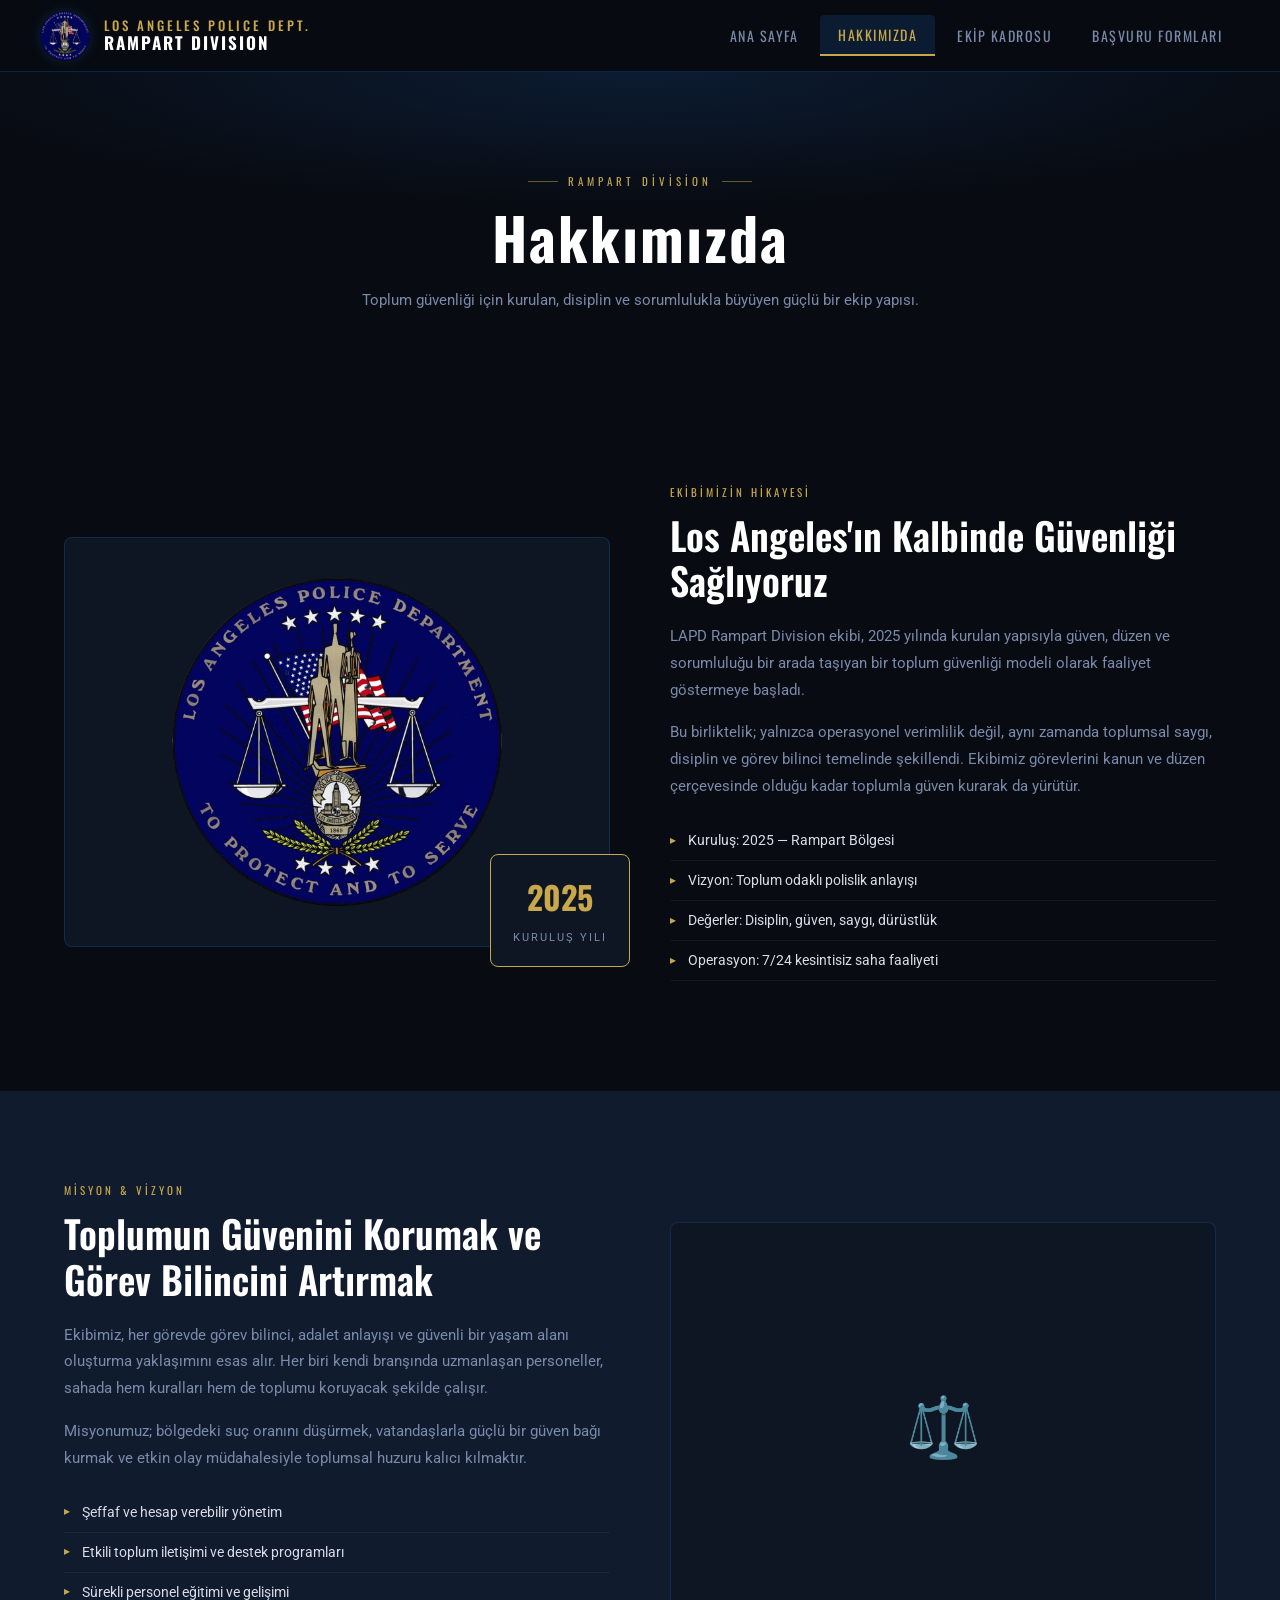
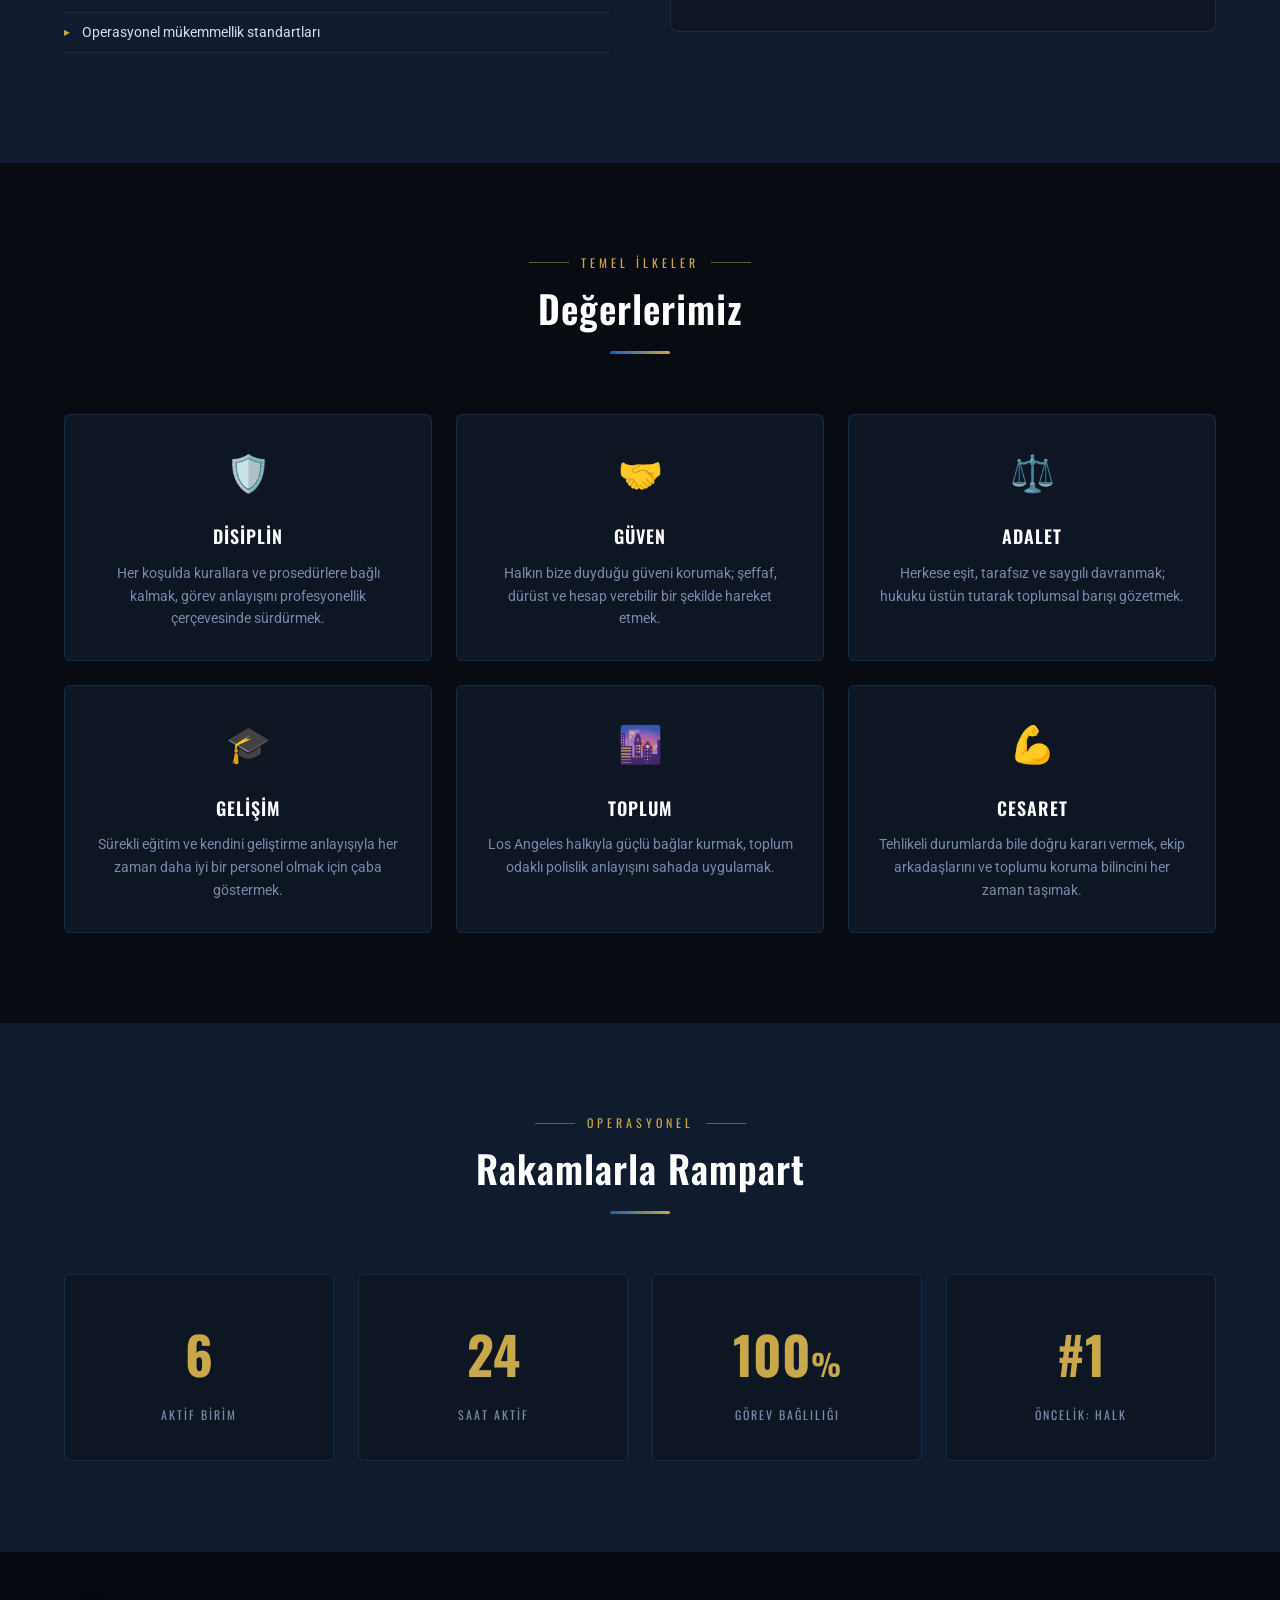
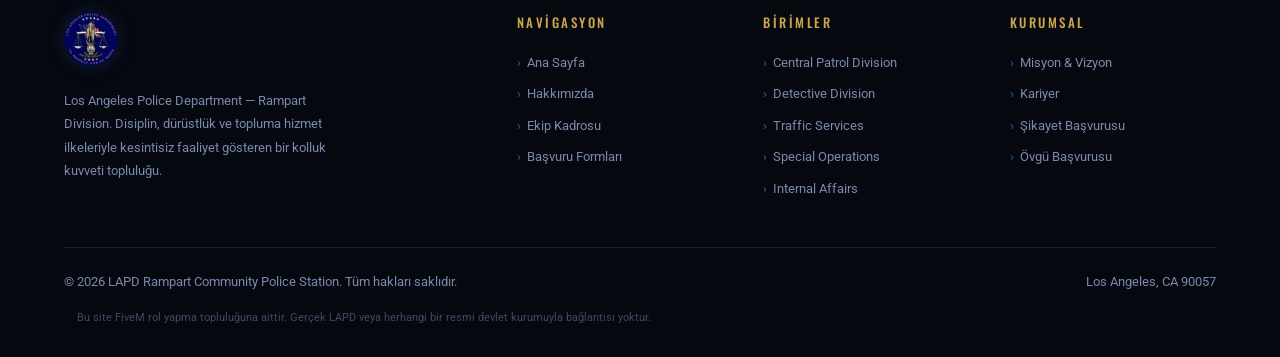
==== about.html @ 06e56c55 "Add files via upload" ====
<!DOCTYPE html>
<html lang="tr">
<head>
  <meta charset="UTF-8" />
  <meta name="viewport" content="width=device-width, initial-scale=1.0" />
  <title>Hakkımızda — LAPD Rampart Division</title>
  <link rel="stylesheet" href="style.css" />
  <link rel="icon" type="image/png" href="resimler/logo.png" />
</head>
<body>

<!-- ═══════════ NAVBAR ═══════════ -->
<nav class="navbar">
  <a href="index.html" class="nav-brand">
    <img src="resimler/logo.png" alt="LAPD Rampart Logo" />
    <div class="nav-brand-text">
      <span>LOS ANGELES POLICE DEPT.</span>
      <span>RAMPART DIVISION</span>
    </div>
  </a>
  <ul class="nav-menu" id="navMenu">
    <li><a href="index.html">Ana Sayfa</a></li>
    <li><a href="about.html" class="active">Hakkımızda</a></li>
    <li><a href="team.html">Ekip Kadrosu</a></li>
    <li><a href="forms.html">Başvuru Formları</a></li>
  </ul>
  <div class="nav-toggle" id="navToggle" aria-label="Menüyü aç">
    <span></span><span></span><span></span>
  </div>
</nav>

<div class="page">

  <!-- PAGE HERO -->
  <section class="page-hero">
    <div class="container">
      <div class="page-hero-label">Rampart Division</div>
      <h1 class="page-hero-title">Hakkımızda</h1>
      <p class="page-hero-sub">
        Toplum güvenliği için kurulan, disiplin ve sorumlulukla büyüyen
        güçlü bir ekip yapısı.
      </p>
    </div>
  </section>

  <!-- ═══════════ HİKAYE ═══════════ -->
  <section class="section">
    <div class="container">
      <div class="about-block">
        <div class="about-visual">
          <div class="about-img-box">
            <img src="resimler/logo.png" alt="LAPD Rampart" style="object-fit:contain; padding:40px;" />
          </div>
          <div class="about-badge-float">
            <span class="num">2025</span>
            <span class="lbl">Kuruluş Yılı</span>
          </div>
        </div>
        <div class="about-text">
          <div style="font-family:'Oswald',sans-serif; font-size:11px; letter-spacing:3px; color:var(--gold); text-transform:uppercase; margin-bottom:12px;">Ekibimizin Hikayesi</div>
          <h2>Los Angeles'ın Kalbinde Güvenliği Sağlıyoruz</h2>
          <p>
            LAPD Rampart Division ekibi, 2025 yılında kurulan yapısıyla güven,
            düzen ve sorumluluğu bir arada taşıyan bir toplum güvenliği modeli
            olarak faaliyet göstermeye başladı.
          </p>
          <p>
            Bu birliktelik; yalnızca operasyonel verimlilik değil, aynı zamanda
            toplumsal saygı, disiplin ve görev bilinci temelinde şekillendi.
            Ekibimiz görevlerini kanun ve düzen çerçevesinde olduğu kadar toplumla
            güven kurarak da yürütür.
          </p>
          <ul class="about-list">
            <li>Kuruluş: 2025 — Rampart Bölgesi</li>
            <li>Vizyon: Toplum odaklı polislik anlayışı</li>
            <li>Değerler: Disiplin, güven, saygı, dürüstlük</li>
            <li>Operasyon: 7/24 kesintisiz saha faaliyeti</li>
          </ul>
        </div>
      </div>
    </div>
  </section>

  <!-- ═══════════ MİSYON / VİZYON ═══════════ -->
  <section class="section section-alt">
    <div class="container">
      <div class="about-block reverse">
        <div class="about-visual">
          <div class="about-img-box" style="font-size:60px; color:var(--gold);">
            ⚖️
          </div>
        </div>
        <div class="about-text">
          <div style="font-family:'Oswald',sans-serif; font-size:11px; letter-spacing:3px; color:var(--gold); text-transform:uppercase; margin-bottom:12px;">Misyon &amp; Vizyon</div>
          <h2>Toplumun Güvenini Korumak ve Görev Bilincini Artırmak</h2>
          <p>
            Ekibimiz, her görevde görev bilinci, adalet anlayışı ve güvenli
            bir yaşam alanı oluşturma yaklaşımını esas alır. Her biri kendi
            branşında uzmanlaşan personeller, sahada hem kuralları hem de
            toplumu koruyacak şekilde çalışır.
          </p>
          <p>
            Misyonumuz; bölgedeki suç oranını düşürmek, vatandaşlarla güçlü
            bir güven bağı kurmak ve etkin olay müdahalesiyle toplumsal huzuru
            kalıcı kılmaktır.
          </p>
          <ul class="about-list">
            <li>Şeffaf ve hesap verebilir yönetim</li>
            <li>Etkili toplum iletişimi ve destek programları</li>
            <li>Sürekli personel eğitimi ve gelişimi</li>
            <li>Operasyonel mükemmellik standartları</li>
          </ul>
        </div>
      </div>
    </div>
  </section>

  <!-- ═══════════ DEĞERLER ═══════════ -->
  <section class="section">
    <div class="container">
      <div class="section-header">
        <div class="section-eyebrow">Temel İlkeler</div>
        <h2 class="section-title">Değerlerimiz</h2>
        <div class="divider"></div>
      </div>

      <div class="card-grid card-grid-3">
        <div class="card value-card">
          <div class="value-icon">🛡️</div>
          <div class="value-title">Disiplin</div>
          <div class="value-desc">Her koşulda kurallara ve prosedürlere bağlı kalmak, görev anlayışını profesyonellik çerçevesinde sürdürmek.</div>
        </div>
        <div class="card value-card">
          <div class="value-icon">🤝</div>
          <div class="value-title">Güven</div>
          <div class="value-desc">Halkın bize duyduğu güveni korumak; şeffaf, dürüst ve hesap verebilir bir şekilde hareket etmek.</div>
        </div>
        <div class="card value-card">
          <div class="value-icon">⚖️</div>
          <div class="value-title">Adalet</div>
          <div class="value-desc">Herkese eşit, tarafsız ve saygılı davranmak; hukuku üstün tutarak toplumsal barışı gözetmek.</div>
        </div>
        <div class="card value-card">
          <div class="value-icon">🎓</div>
          <div class="value-title">Gelişim</div>
          <div class="value-desc">Sürekli eğitim ve kendini geliştirme anlayışıyla her zaman daha iyi bir personel olmak için çaba göstermek.</div>
        </div>
        <div class="card value-card">
          <div class="value-icon">🌆</div>
          <div class="value-title">Toplum</div>
          <div class="value-desc">Los Angeles halkıyla güçlü bağlar kurmak, toplum odaklı polislik anlayışını sahada uygulamak.</div>
        </div>
        <div class="card value-card">
          <div class="value-icon">💪</div>
          <div class="value-title">Cesaret</div>
          <div class="value-desc">Tehlikeli durumlarda bile doğru kararı vermek, ekip arkadaşlarını ve toplumu koruma bilincini her zaman taşımak.</div>
        </div>
      </div>
    </div>
  </section>

  <!-- ═══════════ İSTATİSTİKLER ═══════════ -->
  <section class="section section-alt">
    <div class="container">
      <div class="section-header">
        <div class="section-eyebrow">Operasyonel</div>
        <h2 class="section-title">Rakamlarla Rampart</h2>
        <div class="divider"></div>
      </div>
      <div class="card-grid card-grid-4" style="text-align:center;">
        <div class="card" style="padding:36px 20px;">
          <div style="font-family:'Oswald',sans-serif; font-size:52px; font-weight:700; color:var(--gold);">6</div>
          <div style="font-family:'Oswald',sans-serif; font-size:12px; letter-spacing:2px; text-transform:uppercase; color:var(--text-muted); margin-top:8px;">Aktif Birim</div>
        </div>
        <div class="card" style="padding:36px 20px;">
          <div style="font-family:'Oswald',sans-serif; font-size:52px; font-weight:700; color:var(--gold);">24</div>
          <div style="font-family:'Oswald',sans-serif; font-size:12px; letter-spacing:2px; text-transform:uppercase; color:var(--text-muted); margin-top:8px;">Saat Aktif</div>
        </div>
        <div class="card" style="padding:36px 20px;">
          <div style="font-family:'Oswald',sans-serif; font-size:52px; font-weight:700; color:var(--gold);">100<span style="font-size:30px;">%</span></div>
          <div style="font-family:'Oswald',sans-serif; font-size:12px; letter-spacing:2px; text-transform:uppercase; color:var(--text-muted); margin-top:8px;">Görev Bağlılığı</div>
        </div>
        <div class="card" style="padding:36px 20px;">
          <div style="font-family:'Oswald',sans-serif; font-size:52px; font-weight:700; color:var(--gold);">#1</div>
          <div style="font-family:'Oswald',sans-serif; font-size:12px; letter-spacing:2px; text-transform:uppercase; color:var(--text-muted); margin-top:8px;">Öncelik: Halk</div>
        </div>
      </div>
    </div>
  </section>

  <!-- ═══════════ FOOTER ═══════════ -->
  <footer>
    <div class="container">
      <div class="footer-grid">
        <div class="footer-brand">
          <img src="resimler/logo.png" alt="LAPD Rampart" />
          <p>Los Angeles Police Department — Rampart Division. Disiplin, dürüstlük ve topluma hizmet ilkeleriyle kesintisiz faaliyet gösteren bir kolluk kuvveti topluluğu.</p>
        </div>
        <div class="footer-col">
          <h4>Navigasyon</h4>
          <ul>
            <li><a href="index.html">Ana Sayfa</a></li>
            <li><a href="about.html">Hakkımızda</a></li>
            <li><a href="team.html">Ekip Kadrosu</a></li>
            <li><a href="forms.html">Başvuru Formları</a></li>
          </ul>
        </div>
        <div class="footer-col">
          <h4>Birimler</h4>
          <ul>
            <li><a href="#">Central Patrol Division</a></li>
            <li><a href="#">Detective Division</a></li>
            <li><a href="#">Traffic Services</a></li>
            <li><a href="#">Special Operations</a></li>
            <li><a href="#">Internal Affairs</a></li>
          </ul>
        </div>
        <div class="footer-col">
          <h4>Kurumsal</h4>
          <ul>
            <li><a href="about.html">Misyon &amp; Vizyon</a></li>
            <li><a href="forms.html">Kariyer</a></li>
            <li><a href="forms.html">Şikayet Başvurusu</a></li>
            <li><a href="forms.html">Övgü Başvurusu</a></li>
          </ul>
        </div>
      </div>
      <div class="footer-bottom">
        <p>© 2026 LAPD Rampart Community Police Station. Tüm hakları saklıdır.</p>
        <p>Los Angeles, CA 90057</p>
      </div>
      <p class="footer-disclaimer" style="text-align:center; margin-top:16px;">
        Bu site FiveM rol yapma topluluğuna aittir. Gerçek LAPD veya herhangi bir resmi devlet kurumuyla bağlantısı yoktur.
      </p>
    </div>
  </footer>
</div>

<script>
  const toggle = document.getElementById('navToggle');
  const menu   = document.getElementById('navMenu');
  toggle.addEventListener('click', () => menu.classList.toggle('open'));
</script>
</body>
</html>
---- style.css ----
/* ===== LAPD RAMPART — SHARED STYLESHEET ===== */

@import url('https://fonts.googleapis.com/css2?family=Oswald:wght@300;400;500;600;700&family=Roboto:wght@300;400;500;700&display=swap');

:root {
  --bg-dark:      #080b12;
  --bg-card:      #0e1624;
  --bg-navy:      #111b2e;
  --blue:         #1a5fb0;
  --blue-light:   #2970cc;
  --blue-glow:    rgba(26, 95, 176, 0.25);
  --gold:         #c8a84b;
  --gold-light:   #e8c86a;
  --text:         #d8dde8;
  --text-muted:   #7a8aaa;
  --border:       rgba(26, 95, 176, 0.3);
  --border-gold:  rgba(200, 168, 75, 0.4);
  --nav-h:        72px;
}

*, *::before, *::after { box-sizing: border-box; margin: 0; padding: 0; }

html { scroll-behavior: smooth; }

body {
  background: var(--bg-dark);
  color: var(--text);
  font-family: 'Roboto', sans-serif;
  font-size: 16px;
  line-height: 1.65;
  overflow-x: hidden;
}

/* ─── SCROLLBAR ──────────────────────────────── */
::-webkit-scrollbar { width: 6px; }
::-webkit-scrollbar-track { background: var(--bg-dark); }
::-webkit-scrollbar-thumb { background: var(--blue); border-radius: 3px; }

/* ─── NAVBAR ─────────────────────────────────── */
.navbar {
  position: fixed;
  top: 0; left: 0; right: 0;
  z-index: 1000;
  height: var(--nav-h);
  background: rgba(8, 11, 18, 0.96);
  backdrop-filter: blur(12px);
  border-bottom: 1px solid var(--border);
  display: flex;
  align-items: center;
  justify-content: space-between;
  padding: 0 40px;
}

.nav-brand {
  display: flex;
  align-items: center;
  gap: 14px;
  text-decoration: none;
}

.nav-brand img {
  height: 50px;
  width: auto;
  filter: drop-shadow(0 0 6px var(--blue-glow));
}

.nav-brand-text {
  display: flex;
  flex-direction: column;
  line-height: 1.2;
}

.nav-brand-text span:first-child {
  font-family: 'Oswald', sans-serif;
  font-size: 13px;
  font-weight: 500;
  letter-spacing: 3px;
  color: var(--gold);
}

.nav-brand-text span:last-child {
  font-family: 'Oswald', sans-serif;
  font-size: 17px;
  font-weight: 700;
  letter-spacing: 2px;
  color: #fff;
}

.nav-menu {
  display: flex;
  align-items: center;
  gap: 4px;
  list-style: none;
}

.nav-menu a {
  display: block;
  padding: 8px 18px;
  color: var(--text-muted);
  text-decoration: none;
  font-family: 'Oswald', sans-serif;
  font-size: 14px;
  font-weight: 400;
  letter-spacing: 1.5px;
  text-transform: uppercase;
  border-radius: 4px;
  transition: color .25s, background .25s;
}

.nav-menu a:hover,
.nav-menu a.active {
  color: #fff;
  background: rgba(26, 95, 176, 0.2);
}

.nav-menu a.active {
  color: var(--gold);
  border-bottom: 2px solid var(--gold);
  border-radius: 4px 4px 0 0;
}

/* hamburger */
.nav-toggle {
  display: none;
  flex-direction: column;
  gap: 5px;
  cursor: pointer;
  padding: 8px;
}
.nav-toggle span {
  display: block;
  width: 24px;
  height: 2px;
  background: var(--text);
  border-radius: 2px;
  transition: .3s;
}

/* ─── PAGE WRAPPER ───────────────────────────── */
.page { padding-top: var(--nav-h); }

/* ─── SECTION UTILS ──────────────────────────── */
.section { padding: 90px 0; }
.section-alt { background: var(--bg-navy); }

.container {
  max-width: 1200px;
  margin: 0 auto;
  padding: 0 24px;
}

.section-header {
  text-align: center;
  margin-bottom: 60px;
}

.section-eyebrow {
  font-family: 'Oswald', sans-serif;
  font-size: 12px;
  font-weight: 400;
  letter-spacing: 4px;
  color: var(--gold);
  text-transform: uppercase;
  display: flex;
  align-items: center;
  justify-content: center;
  gap: 12px;
  margin-bottom: 14px;
}

.section-eyebrow::before,
.section-eyebrow::after {
  content: '';
  display: block;
  width: 40px;
  height: 1px;
  background: var(--gold);
  opacity: .5;
}

.section-title {
  font-family: 'Oswald', sans-serif;
  font-size: 38px;
  font-weight: 600;
  letter-spacing: 1px;
  color: #fff;
  line-height: 1.15;
}

.section-sub {
  margin-top: 14px;
  color: var(--text-muted);
  max-width: 600px;
  margin-left: auto;
  margin-right: auto;
  font-size: 15px;
}

/* ─── DIVIDER ─────────────────────────────────── */
.divider {
  width: 60px;
  height: 3px;
  background: linear-gradient(90deg, var(--blue), var(--gold));
  margin: 20px auto 0;
  border-radius: 2px;
}

/* ─── BUTTONS ─────────────────────────────────── */
.btn {
  display: inline-flex;
  align-items: center;
  gap: 8px;
  padding: 13px 30px;
  border-radius: 3px;
  font-family: 'Oswald', sans-serif;
  font-size: 14px;
  font-weight: 500;
  letter-spacing: 2px;
  text-transform: uppercase;
  text-decoration: none;
  cursor: pointer;
  border: none;
  transition: .25s;
}

.btn-primary {
  background: var(--blue);
  color: #fff;
  border: 1px solid var(--blue-light);
}
.btn-primary:hover { background: var(--blue-light); transform: translateY(-1px); }

.btn-outline {
  background: transparent;
  color: var(--gold);
  border: 1px solid var(--gold);
}
.btn-outline:hover { background: rgba(200,168,75,.12); transform: translateY(-1px); }

/* ─── HERO ────────────────────────────────────── */
.hero {
  position: relative;
  height: calc(100vh - var(--nav-h));
  min-height: 600px;
  display: flex;
  align-items: center;
  justify-content: center;
  overflow: hidden;
}

.hero-video-wrap {
  position: absolute;
  inset: 0;
}

.hero-video-wrap video {
  width: 100%;
  height: 100%;
  object-fit: cover;
  opacity: .35;
}

.hero-overlay {
  position: absolute;
  inset: 0;
  background: linear-gradient(
    180deg,
    rgba(8,11,18,.2) 0%,
    rgba(8,11,18,.55) 60%,
    rgba(8,11,18,.98) 100%
  );
}

.hero-content {
  position: relative;
  z-index: 2;
  text-align: center;
  max-width: 820px;
  padding: 0 24px;
}

.hero-badge {
  display: inline-flex;
  align-items: center;
  gap: 10px;
  background: rgba(26, 95, 176, 0.2);
  border: 1px solid var(--border);
  padding: 7px 20px;
  border-radius: 40px;
  font-family: 'Oswald', sans-serif;
  font-size: 11px;
  font-weight: 500;
  letter-spacing: 3px;
  color: var(--gold);
  text-transform: uppercase;
  margin-bottom: 28px;
}

.hero-badge::before {
  content: '';
  width: 8px;
  height: 8px;
  border-radius: 50%;
  background: var(--gold);
  animation: pulse 2s infinite;
}

@keyframes pulse {
  0%,100% { opacity: 1; }
  50%      { opacity: .3; }
}

.hero-title {
  font-family: 'Oswald', sans-serif;
  font-size: clamp(42px, 7vw, 72px);
  font-weight: 700;
  color: #fff;
  line-height: 1.05;
  letter-spacing: 2px;
  text-transform: uppercase;
  margin-bottom: 12px;
  text-shadow: 0 2px 20px rgba(0,0,0,.6);
}

.hero-title .accent { color: var(--gold); }

.hero-subtitle {
  font-family: 'Oswald', sans-serif;
  font-size: clamp(16px, 2.5vw, 22px);
  font-weight: 300;
  letter-spacing: 4px;
  text-transform: uppercase;
  color: var(--text-muted);
  margin-bottom: 24px;
}

.hero-desc {
  font-size: 15px;
  color: var(--text-muted);
  max-width: 560px;
  margin: 0 auto 38px;
  line-height: 1.8;
}

.hero-cta {
  display: flex;
  gap: 16px;
  justify-content: center;
  flex-wrap: wrap;
}

.hero-stats {
  position: absolute;
  bottom: 40px;
  left: 0; right: 0;
  display: flex;
  justify-content: center;
  gap: 60px;
  z-index: 2;
}

.hero-stat {
  text-align: center;
}

.hero-stat-num {
  font-family: 'Oswald', sans-serif;
  font-size: 28px;
  font-weight: 700;
  color: var(--gold);
}

.hero-stat-label {
  font-size: 11px;
  letter-spacing: 2px;
  text-transform: uppercase;
  color: var(--text-muted);
}

/* ─── ALERT BAR ───────────────────────────────── */
.alert-bar {
  background: linear-gradient(90deg, var(--blue) 0%, #0d3a7a 100%);
  padding: 14px 0;
  overflow: hidden;
}

.alert-bar-inner {
  display: flex;
  align-items: center;
  gap: 16px;
  white-space: nowrap;
}

.alert-bar .ticker {
  display: inline-flex;
  gap: 60px;
  animation: ticker 30s linear infinite;
}

.alert-bar .ticker span {
  font-family: 'Oswald', sans-serif;
  font-size: 13px;
  letter-spacing: 1.5px;
  color: #fff;
}

.alert-bar .ticker span::before {
  content: '★';
  margin-right: 12px;
  color: var(--gold);
}

@keyframes ticker {
  from { transform: translateX(100vw); }
  to   { transform: translateX(-100%); }
}

/* ─── CARDS ───────────────────────────────────── */
.card-grid {
  display: grid;
  gap: 24px;
}

.card-grid-3 { grid-template-columns: repeat(3, 1fr); }
.card-grid-2 { grid-template-columns: repeat(2, 1fr); }
.card-grid-4 { grid-template-columns: repeat(4, 1fr); }

.card {
  background: var(--bg-card);
  border: 1px solid var(--border);
  border-radius: 6px;
  overflow: hidden;
  transition: border-color .25s, transform .25s, box-shadow .25s;
}

.card:hover {
  border-color: var(--blue-light);
  transform: translateY(-4px);
  box-shadow: 0 12px 40px rgba(26, 95, 176, 0.15);
}

/* ─── LEADER CARD ─────────────────────────────── */
.leader-card {
  display: flex;
  gap: 32px;
  align-items: flex-start;
  background: var(--bg-card);
  border: 1px solid var(--border);
  border-radius: 8px;
  padding: 32px;
  transition: border-color .25s;
}

.leader-card:hover { border-color: var(--gold); }

.leader-img-wrap {
  flex-shrink: 0;
  width: 120px;
  height: 120px;
  border-radius: 50%;
  border: 3px solid var(--gold);
  overflow: hidden;
  background: var(--bg-navy);
  display: flex;
  align-items: center;
  justify-content: center;
}

.leader-img-wrap img {
  width: 100%;
  height: 100%;
  object-fit: cover;
}

.leader-placeholder {
  font-size: 48px;
  color: var(--text-muted);
}

.leader-info { flex: 1; }

.leader-rank {
  font-family: 'Oswald', sans-serif;
  font-size: 11px;
  font-weight: 500;
  letter-spacing: 3px;
  color: var(--gold);
  text-transform: uppercase;
  margin-bottom: 6px;
}

.leader-name {
  font-family: 'Oswald', sans-serif;
  font-size: 26px;
  font-weight: 600;
  color: #fff;
  margin-bottom: 14px;
}

.leader-meta {
  display: flex;
  flex-wrap: wrap;
  gap: 10px;
  margin-bottom: 14px;
}

.leader-tag {
  font-size: 12px;
  padding: 4px 12px;
  border-radius: 3px;
  background: rgba(26, 95, 176, 0.15);
  border: 1px solid var(--border);
  color: var(--text-muted);
  letter-spacing: 1px;
}

.leader-desc {
  font-size: 14px;
  color: var(--text-muted);
  line-height: 1.75;
  border-left: 3px solid var(--blue);
  padding-left: 16px;
  font-style: italic;
}

/* ─── UNIT CARD ───────────────────────────────── */
.unit-card {
  padding: 30px;
  position: relative;
}

.unit-card::before {
  content: '';
  position: absolute;
  top: 0; left: 0;
  width: 100%;
  height: 3px;
  background: linear-gradient(90deg, var(--blue), transparent);
}

.unit-icon {
  width: 64px;
  height: 64px;
  background: rgba(26, 95, 176, 0.10);
  border: 1px solid var(--border);
  border-radius: 8px;
  display: flex;
  align-items: center;
  justify-content: center;
  font-size: 22px;
  margin-bottom: 18px;
  overflow: hidden;
  padding: 4px;
}

.unit-icon img {
  width: 100%;
  height: 100%;
  object-fit: contain;
  border-radius: 4px;
}

.unit-status {
  display: inline-block;
  font-size: 10px;
  font-family: 'Oswald', sans-serif;
  letter-spacing: 2px;
  font-weight: 500;
  text-transform: uppercase;
  padding: 3px 10px;
  border-radius: 2px;
  margin-bottom: 12px;
}

.unit-status.active {
  background: rgba(22, 163, 74, 0.15);
  color: #4ade80;
  border: 1px solid rgba(22, 163, 74, 0.3);
}

.unit-status.inactive {
  background: rgba(239, 68, 68, 0.1);
  color: #f87171;
  border: 1px solid rgba(239, 68, 68, 0.25);
}

.unit-name {
  font-family: 'Oswald', sans-serif;
  font-size: 18px;
  font-weight: 600;
  color: #fff;
  margin-bottom: 8px;
}

.unit-desc {
  font-size: 13.5px;
  color: var(--text-muted);
  line-height: 1.7;
}

/* ─── TEAM GRID ───────────────────────────────── */
.team-section-title {
  font-family: 'Oswald', sans-serif;
  font-size: 13px;
  font-weight: 500;
  letter-spacing: 4px;
  text-transform: uppercase;
  color: var(--gold);
  border-left: 4px solid var(--gold);
  padding-left: 14px;
  margin-bottom: 28px;
  display: flex;
  align-items: center;
  justify-content: space-between;
}

.team-count {
  font-family: 'Oswald', sans-serif;
  font-size: 26px;
  font-weight: 700;
  color: var(--text-muted);
}

.member-card {
  background: var(--bg-card);
  border: 1px solid var(--border);
  border-radius: 6px;
  padding: 22px 20px;
  text-align: center;
  transition: .25s;
}

.member-card:hover {
  border-color: var(--gold);
  transform: translateY(-3px);
}

.member-avatar {
  width: 74px;
  height: 74px;
  border-radius: 50%;
  background: var(--bg-navy);
  border: 2px solid var(--border);
  margin: 0 auto 14px;
  overflow: hidden;
  display: flex;
  align-items: center;
  justify-content: center;
  font-size: 28px;
  color: var(--text-muted);
}

.member-avatar img { width: 100%; height: 100%; object-fit: cover; }

.member-rank {
  font-family: 'Oswald', sans-serif;
  font-size: 10px;
  letter-spacing: 2.5px;
  color: var(--gold);
  text-transform: uppercase;
  margin-bottom: 5px;
}

.member-name {
  font-family: 'Oswald', sans-serif;
  font-size: 16px;
  font-weight: 600;
  color: #fff;
  margin-bottom: 5px;
}

.member-badge {
  font-size: 12px;
  color: var(--text-muted);
  letter-spacing: 1px;
}

/* ─── VIDEO SECTION ───────────────────────────── */
.video-section { padding: 80px 0; }

.video-wrap {
  position: relative;
  border-radius: 8px;
  overflow: hidden;
  border: 1px solid var(--border);
  box-shadow: 0 20px 60px rgba(0,0,0,.5);
}

.video-wrap video {
  width: 100%;
  display: block;
}

/* ─── ABOUT HERO ──────────────────────────────── */
.page-hero {
  position: relative;
  padding: 100px 0 80px;
  overflow: hidden;
  text-align: center;
}

.page-hero::before {
  content: '';
  position: absolute;
  inset: 0;
  background: radial-gradient(ellipse 80% 60% at 50% 0%, rgba(26,95,176,.2), transparent 70%);
}

.page-hero-label {
  font-family: 'Oswald', sans-serif;
  font-size: 11px;
  letter-spacing: 4px;
  color: var(--gold);
  text-transform: uppercase;
  margin-bottom: 16px;
  display: flex;
  align-items: center;
  justify-content: center;
  gap: 10px;
}

.page-hero-label::before,
.page-hero-label::after {
  content: '';
  display: block;
  width: 30px;
  height: 1px;
  background: var(--gold);
  opacity: .5;
}

.page-hero-title {
  font-family: 'Oswald', sans-serif;
  font-size: clamp(36px, 5vw, 58px);
  font-weight: 700;
  color: #fff;
  letter-spacing: 2px;
  line-height: 1.1;
  position: relative;
}

.page-hero-sub {
  margin-top: 18px;
  font-size: 15px;
  color: var(--text-muted);
  max-width: 580px;
  margin-left: auto;
  margin-right: auto;
  position: relative;
}

/* ─── ABOUT BLOCKS ────────────────────────────── */
.about-block {
  display: grid;
  grid-template-columns: 1fr 1fr;
  gap: 60px;
  align-items: center;
}

.about-block.reverse { direction: rtl; }
.about-block.reverse > * { direction: ltr; }

.about-visual {
  position: relative;
}

.about-img-box {
  background: var(--bg-card);
  border: 1px solid var(--border);
  border-radius: 8px;
  overflow: hidden;
  aspect-ratio: 4/3;
  display: flex;
  align-items: center;
  justify-content: center;
  font-size: 80px;
  color: var(--blue);
}

.about-img-box img { width: 100%; height: 100%; object-fit: cover; }

.about-badge-float {
  position: absolute;
  bottom: -20px;
  right: -20px;
  background: var(--bg-card);
  border: 1px solid var(--gold);
  border-radius: 8px;
  padding: 16px 22px;
  text-align: center;
}

.about-badge-float .num {
  font-family: 'Oswald', sans-serif;
  font-size: 32px;
  font-weight: 700;
  color: var(--gold);
  display: block;
}

.about-badge-float .lbl {
  font-size: 11px;
  letter-spacing: 2px;
  color: var(--text-muted);
  text-transform: uppercase;
}

.about-text h2 {
  font-family: 'Oswald', sans-serif;
  font-size: clamp(26px, 3vw, 38px);
  font-weight: 600;
  color: #fff;
  line-height: 1.2;
  margin-bottom: 20px;
}

.about-text p {
  font-size: 14.5px;
  color: var(--text-muted);
  line-height: 1.85;
  margin-bottom: 16px;
}

.about-list {
  list-style: none;
  margin: 20px 0;
}

.about-list li {
  display: flex;
  align-items: center;
  gap: 12px;
  font-size: 14px;
  color: var(--text);
  padding: 8px 0;
  border-bottom: 1px solid rgba(255,255,255,.05);
}

.about-list li::before {
  content: '▸';
  color: var(--gold);
  font-size: 12px;
}

/* ─── VALUES ──────────────────────────────────── */
.value-card {
  padding: 30px;
  text-align: center;
}

.value-icon {
  font-size: 36px;
  margin-bottom: 18px;
}

.value-title {
  font-family: 'Oswald', sans-serif;
  font-size: 18px;
  font-weight: 600;
  color: #fff;
  letter-spacing: 1px;
  text-transform: uppercase;
  margin-bottom: 10px;
}

.value-desc {
  font-size: 13.5px;
  color: var(--text-muted);
  line-height: 1.7;
}

/* ─── FORMS ───────────────────────────────────── */
.form-steps {
  display: grid;
  grid-template-columns: repeat(4, 1fr);
  gap: 20px;
  margin-bottom: 64px;
}

.step-card {
  background: var(--bg-card);
  border: 1px solid var(--border);
  border-radius: 6px;
  padding: 28px 24px;
  text-align: center;
  position: relative;
}

.step-card::after {
  content: '›';
  position: absolute;
  right: -14px;
  top: 50%;
  transform: translateY(-50%);
  font-size: 22px;
  color: var(--text-muted);
  z-index: 1;
}

.step-card:last-child::after { display: none; }

.step-num {
  font-family: 'Oswald', sans-serif;
  font-size: 36px;
  font-weight: 700;
  color: var(--blue);
  opacity: .5;
  margin-bottom: 10px;
}

.step-title {
  font-family: 'Oswald', sans-serif;
  font-size: 15px;
  font-weight: 600;
  color: #fff;
  letter-spacing: 1px;
  margin-bottom: 8px;
}

.step-desc {
  font-size: 13px;
  color: var(--text-muted);
  line-height: 1.65;
}

.form-links {
  display: grid;
  grid-template-columns: 1fr 1fr;
  gap: 20px;
  margin-bottom: 64px;
}

.form-link-card {
  background: var(--bg-card);
  border: 1px solid var(--border);
  border-radius: 6px;
  padding: 30px;
  display: flex;
  align-items: center;
  gap: 22px;
  text-decoration: none;
  transition: .25s;
}

.form-link-card:hover {
  border-color: var(--blue-light);
  transform: translateX(4px);
  box-shadow: 0 8px 30px rgba(26, 95, 176, 0.15);
}

.form-link-num {
  font-family: 'Oswald', sans-serif;
  font-size: 28px;
  font-weight: 700;
  color: var(--blue);
  opacity: .6;
  flex-shrink: 0;
  width: 44px;
}

.form-link-text {}

.form-link-title {
  font-family: 'Oswald', sans-serif;
  font-size: 18px;
  font-weight: 600;
  color: #fff;
  margin-bottom: 6px;
}

.form-link-desc {
  font-size: 13.5px;
  color: var(--text-muted);
}

/* inline form */
.form-panel {
  background: var(--bg-card);
  border: 1px solid var(--border);
  border-radius: 8px;
  padding: 40px;
}

.form-panel h3 {
  font-family: 'Oswald', sans-serif;
  font-size: 22px;
  color: #fff;
  margin-bottom: 28px;
  padding-bottom: 16px;
  border-bottom: 1px solid var(--border);
}

.form-row {
  display: grid;
  grid-template-columns: 1fr 1fr;
  gap: 18px;
  margin-bottom: 18px;
}

.form-group {
  display: flex;
  flex-direction: column;
  gap: 7px;
}

.form-group label {
  font-family: 'Oswald', sans-serif;
  font-size: 12px;
  letter-spacing: 2px;
  text-transform: uppercase;
  color: var(--text-muted);
}

.form-group input,
.form-group select,
.form-group textarea {
  background: var(--bg-navy);
  border: 1px solid var(--border);
  border-radius: 4px;
  padding: 11px 14px;
  color: var(--text);
  font-family: 'Roboto', sans-serif;
  font-size: 14px;
  transition: border-color .2s;
  outline: none;
  width: 100%;
}

.form-group input:focus,
.form-group select:focus,
.form-group textarea:focus {
  border-color: var(--blue-light);
}

.form-group select option { background: var(--bg-navy); }

.form-group textarea { resize: vertical; min-height: 100px; }

.form-note {
  font-size: 13px;
  color: var(--text-muted);
  margin-bottom: 22px;
  padding: 12px 16px;
  background: rgba(26, 95, 176, 0.08);
  border-left: 3px solid var(--blue);
  border-radius: 0 4px 4px 0;
}

.form-submit {
  text-align: right;
}

/* ─── FOOTER ──────────────────────────────────── */
footer {
  background: #060810;
  border-top: 1px solid var(--border);
  padding: 60px 0 30px;
}

.footer-grid {
  display: grid;
  grid-template-columns: 2fr 1fr 1fr 1fr;
  gap: 40px;
  margin-bottom: 48px;
}

.footer-brand img {
  height: 54px;
  margin-bottom: 14px;
  filter: drop-shadow(0 0 8px var(--blue-glow));
}

.footer-brand p {
  font-size: 13px;
  color: var(--text-muted);
  line-height: 1.8;
  max-width: 280px;
}

.footer-col h4 {
  font-family: 'Oswald', sans-serif;
  font-size: 13px;
  font-weight: 500;
  letter-spacing: 2.5px;
  text-transform: uppercase;
  color: var(--gold);
  margin-bottom: 18px;
}

.footer-col ul {
  list-style: none;
  display: flex;
  flex-direction: column;
  gap: 10px;
}

.footer-col ul li a {
  font-size: 13px;
  color: var(--text-muted);
  text-decoration: none;
  transition: color .2s;
  display: flex;
  align-items: center;
  gap: 6px;
}

.footer-col ul li a::before { content: '›'; color: var(--blue); }

.footer-col ul li a:hover { color: #fff; }

.footer-bottom {
  border-top: 1px solid var(--border);
  padding-top: 24px;
  display: flex;
  align-items: center;
  justify-content: space-between;
  gap: 12px;
  flex-wrap: wrap;
}

.footer-bottom p {
  font-size: 12.5px;
  color: var(--text-muted);
}

.footer-disclaimer {
  font-size: 11px;
  color: rgba(120,140,180,.5);
  text-align: center;
  max-width: 600px;
  margin-top: 12px;
}

/* ─── RESPONSIVE ──────────────────────────────── */
@media (max-width: 1024px) {
  .card-grid-4 { grid-template-columns: repeat(2, 1fr); }
  .footer-grid { grid-template-columns: 1fr 1fr; }
  .form-steps { grid-template-columns: repeat(2, 1fr); }
  .step-card::after { display: none; }
}

@media (max-width: 768px) {
  .navbar { padding: 0 20px; }
  .nav-menu { display: none; flex-direction: column; position: absolute; top: var(--nav-h); left: 0; right: 0; background: rgba(8,11,18,.98); padding: 20px; gap: 4px; border-bottom: 1px solid var(--border); }
  .nav-menu.open { display: flex; }
  .nav-toggle { display: flex; }
  .card-grid-3 { grid-template-columns: 1fr; }
  .card-grid-2 { grid-template-columns: 1fr; }
  .about-block { grid-template-columns: 1fr; }
  .about-block.reverse { direction: ltr; }
  .about-badge-float { display: none; }
  .form-links { grid-template-columns: 1fr; }
  .form-row { grid-template-columns: 1fr; }
  .footer-grid { grid-template-columns: 1fr; }
  .leader-card { flex-direction: column; text-align: center; }
  .leader-img-wrap { margin: 0 auto; }
  .hero-stats { gap: 30px; flex-wrap: wrap; bottom: 20px; }
  .photo-grid { grid-template-columns: repeat(2, 1fr); }
}

/* ─── PHOTO GALLERY ─────────────────────────────────── */
.photo-grid {
  display: grid;
  grid-template-columns: repeat(4, 1fr);
  gap: 10px;
}
.photo-item {
  position: relative;
  aspect-ratio: 4/3;
  overflow: hidden;
  border-radius: 6px;
  border: 1px solid var(--border);
  cursor: pointer;
  background: var(--bg-card);
  display: flex;
  align-items: center;
  justify-content: center;
  flex-direction: column;
  gap: 8px;
}
.photo-item img {
  position: absolute;
  inset: 0;
  width: 100%;
  height: 100%;
  object-fit: cover;
  display: block;
  transition: transform .4s;
}
.photo-item:hover img { transform: scale(1.07); }
.photo-overlay {
  position: absolute;
  inset: 0;
  background: rgba(0,0,0,0);
  display: flex;
  align-items: center;
  justify-content: center;
  font-size: 28px;
  opacity: 0;
  transition: .3s;
  z-index: 2;
}
.photo-item:hover .photo-overlay { opacity: 1; background: rgba(0,0,0,.5); }
.photo-caption {
  position: absolute;
  bottom: 0; left: 0; right: 0;
  background: linear-gradient(transparent, rgba(0,0,0,.75));
  color: #fff;
  font-family: 'Oswald', sans-serif;
  font-size: 11px;
  letter-spacing: 2px;
  text-transform: uppercase;
  padding: 22px 10px 8px;
  transform: translateY(100%);
  transition: .3s;
  z-index: 3;
}
.photo-item:hover .photo-caption { transform: translateY(0); }
.photo-placeholder {
  display: flex;
  flex-direction: column;
  align-items: center;
  gap: 8px;
  color: var(--text-muted);
  position: relative;
  z-index: 1;
}
.photo-placeholder .ph-icon { font-size: 28px; }
.photo-placeholder .ph-text {
  font-family: 'Oswald', sans-serif;
  font-size: 10px;
  letter-spacing: 2px;
  text-transform: uppercase;
}
/* Lightbox */
.lightbox {
  position: fixed;
  inset: 0;
  z-index: 9000;
  background: rgba(0,0,0,.93);
  display: none;
  align-items: center;
  justify-content: center;
  flex-direction: column;
  gap: 18px;
  padding: 24px;
}
.lightbox.open { display: flex; }
.lightbox img {
  max-width: 90vw;
  max-height: 78vh;
  object-fit: contain;
  border-radius: 6px;
  box-shadow: 0 20px 60px rgba(0,0,0,.6);
}
.lightbox-caption {
  font-family: 'Oswald', sans-serif;
  font-size: 13px;
  letter-spacing: 3px;
  text-transform: uppercase;
  color: var(--gold);
}
.lightbox-close {
  position: absolute;
  top: 20px; right: 24px;
  background: rgba(255,255,255,.1);
  border: 1px solid rgba(255,255,255,.15);
  color: #fff;
  font-size: 20px;
  width: 44px; height: 44px;
  border-radius: 50%;
  cursor: pointer;
  display: flex;
  align-items: center;
  justify-content: center;
  transition: .2s;
}
.lightbox-close:hover { background: rgba(255,255,255,.2); }

/* ─── MEMBER MODAL ───────────────────────────────────── */
.member-card { cursor: pointer; }
.member-modal-overlay {
  position: fixed;
  inset: 0;
  z-index: 8000;
  background: rgba(0,0,0,.82);
  display: none;
  align-items: center;
  justify-content: center;
  padding: 20px;
  backdrop-filter: blur(4px);
}
.member-modal-overlay.open { display: flex; }
.member-modal {
  background: var(--bg-card);
  border: 1px solid var(--border);
  border-radius: 10px;
  max-width: 480px;
  width: 100%;
  overflow: hidden;
  position: relative;
  box-shadow: 0 24px 70px rgba(0,0,0,.55);
  animation: modalIn .2s ease;
}
@keyframes modalIn {
  from { transform: scale(.94); opacity: 0; }
  to   { transform: scale(1);   opacity: 1; }
}
.modal-header {
  background: linear-gradient(135deg, var(--bg-navy), rgba(26,95,176,.18));
  padding: 28px 28px 22px;
  display: flex;
  gap: 20px;
  align-items: center;
  border-bottom: 1px solid var(--border);
}
.modal-avatar {
  width: 80px; height: 80px;
  border-radius: 50%;
  border: 3px solid var(--gold);
  overflow: hidden;
  background: var(--bg-dark);
  display: flex;
  align-items: center;
  justify-content: center;
  flex-shrink: 0;
}
.modal-avatar img { width: 100%; height: 100%; object-fit: cover; }
.modal-info-rank {
  font-family: 'Oswald', sans-serif;
  font-size: 11px;
  letter-spacing: 2.5px;
  color: var(--gold);
  text-transform: uppercase;
  margin-bottom: 6px;
}
.modal-info-name {
  font-family: 'Oswald', sans-serif;
  font-size: 22px;
  font-weight: 600;
  color: #fff;
  line-height: 1.2;
}
.modal-info-badge { font-size: 13px; color: var(--text-muted); margin-top: 5px; }
.modal-body { padding: 22px 28px; }
.modal-row {
  display: flex;
  justify-content: space-between;
  align-items: flex-start;
  gap: 12px;
  padding: 12px 0;
  border-bottom: 1px solid rgba(255,255,255,.05);
}
.modal-row:last-child { border-bottom: none; }
.modal-row-label {
  font-family: 'Oswald', sans-serif;
  font-size: 11px;
  letter-spacing: 2px;
  text-transform: uppercase;
  color: var(--text-muted);
  flex-shrink: 0;
}
.modal-row-val { font-size: 14px; color: var(--text); text-align: right; }
.modal-close-btn {
  position: absolute;
  top: 14px; right: 14px;
  width: 30px; height: 30px;
  border-radius: 50%;
  background: rgba(255,255,255,.08);
  border: none;
  color: var(--text-muted);
  font-size: 16px;
  cursor: pointer;
  display: flex;
  align-items: center;
  justify-content: center;
  transition: .2s;
}
.modal-close-btn:hover { background: rgba(255,255,255,.16); color: #fff; }
/* Staff group label */
.staff-group-label {
  font-family: 'Oswald', sans-serif;
  font-size: 11px;
  letter-spacing: 4px;
  text-transform: uppercase;
  color: var(--gold);
  margin-bottom: 22px;
  padding-bottom: 10px;
  border-bottom: 1px solid var(--border-gold);
}
/* Gold card for top rank */
.member-card.gold-card {
  background: linear-gradient(135deg, var(--bg-card), rgba(200,168,75,.07));
  border-color: rgba(200,168,75,.4);
}
@media (max-width: 1024px) { .photo-grid { grid-template-columns: repeat(2, 1fr); } }
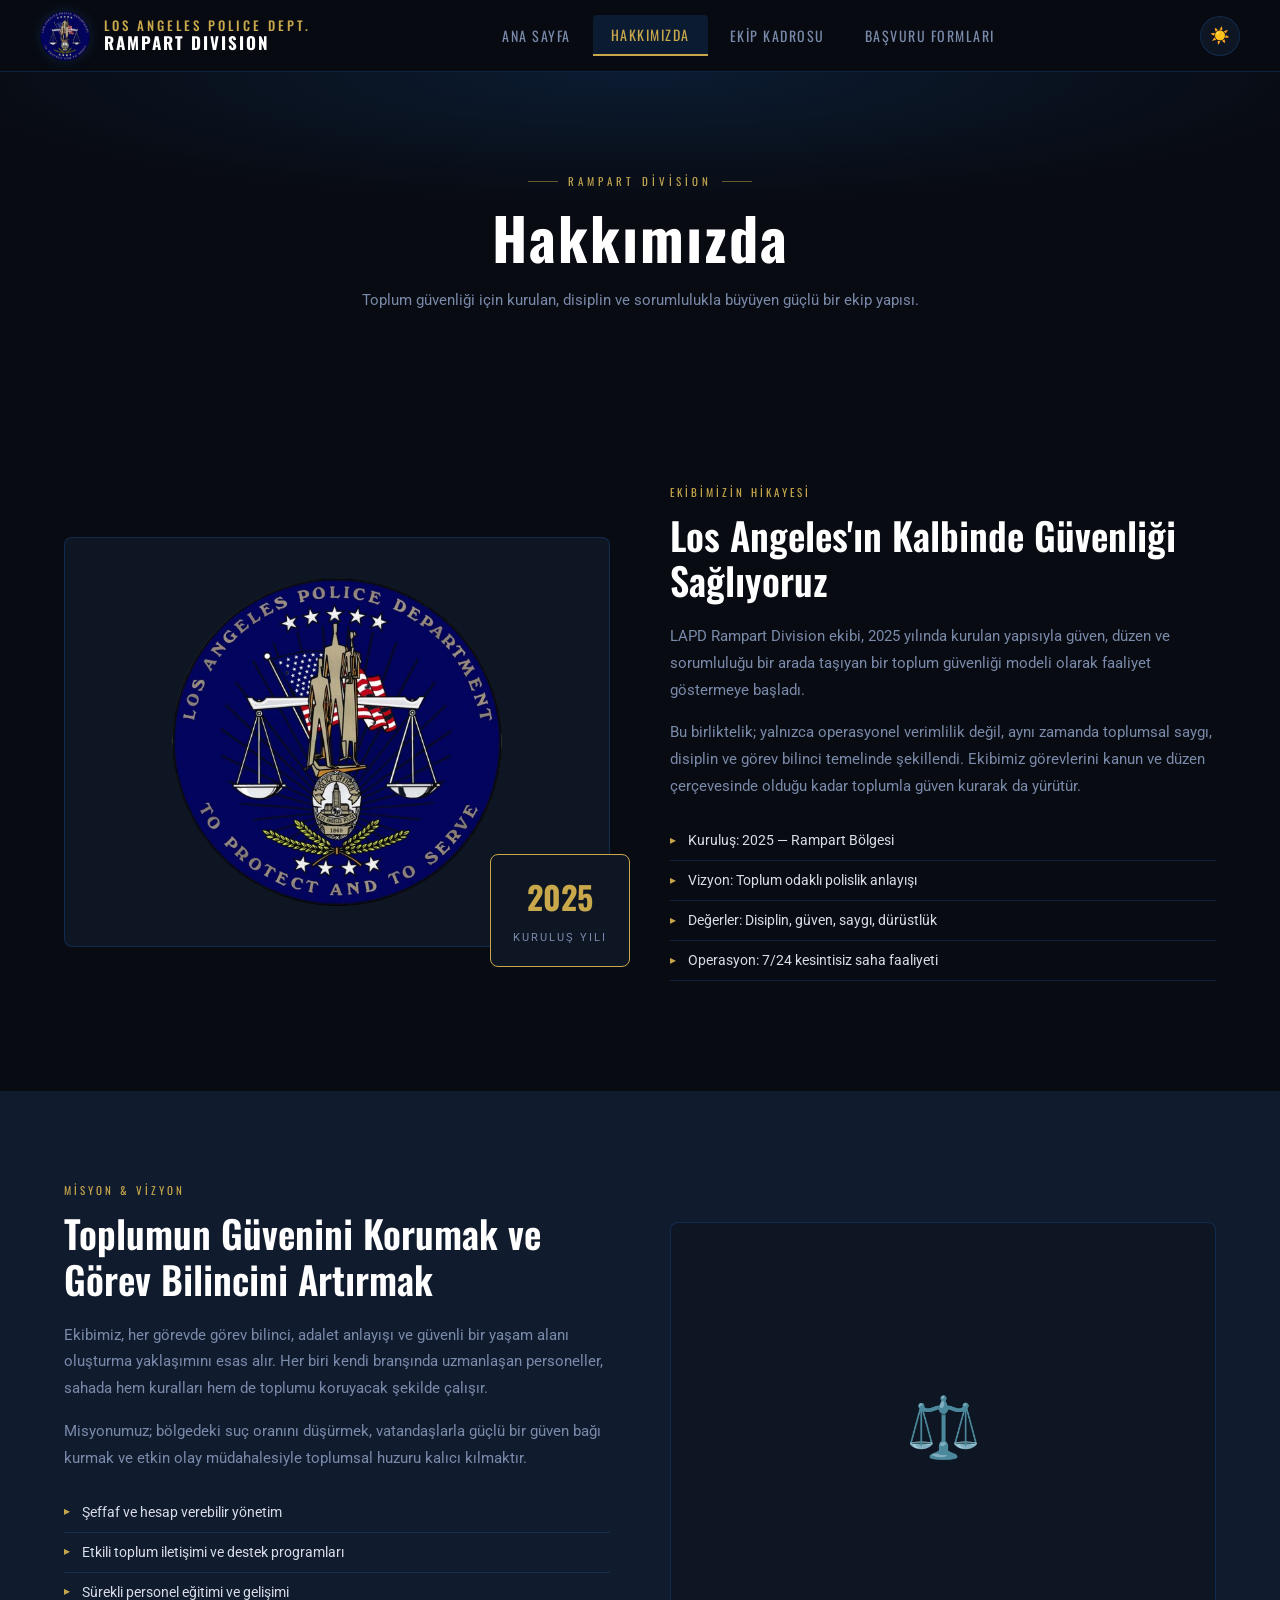
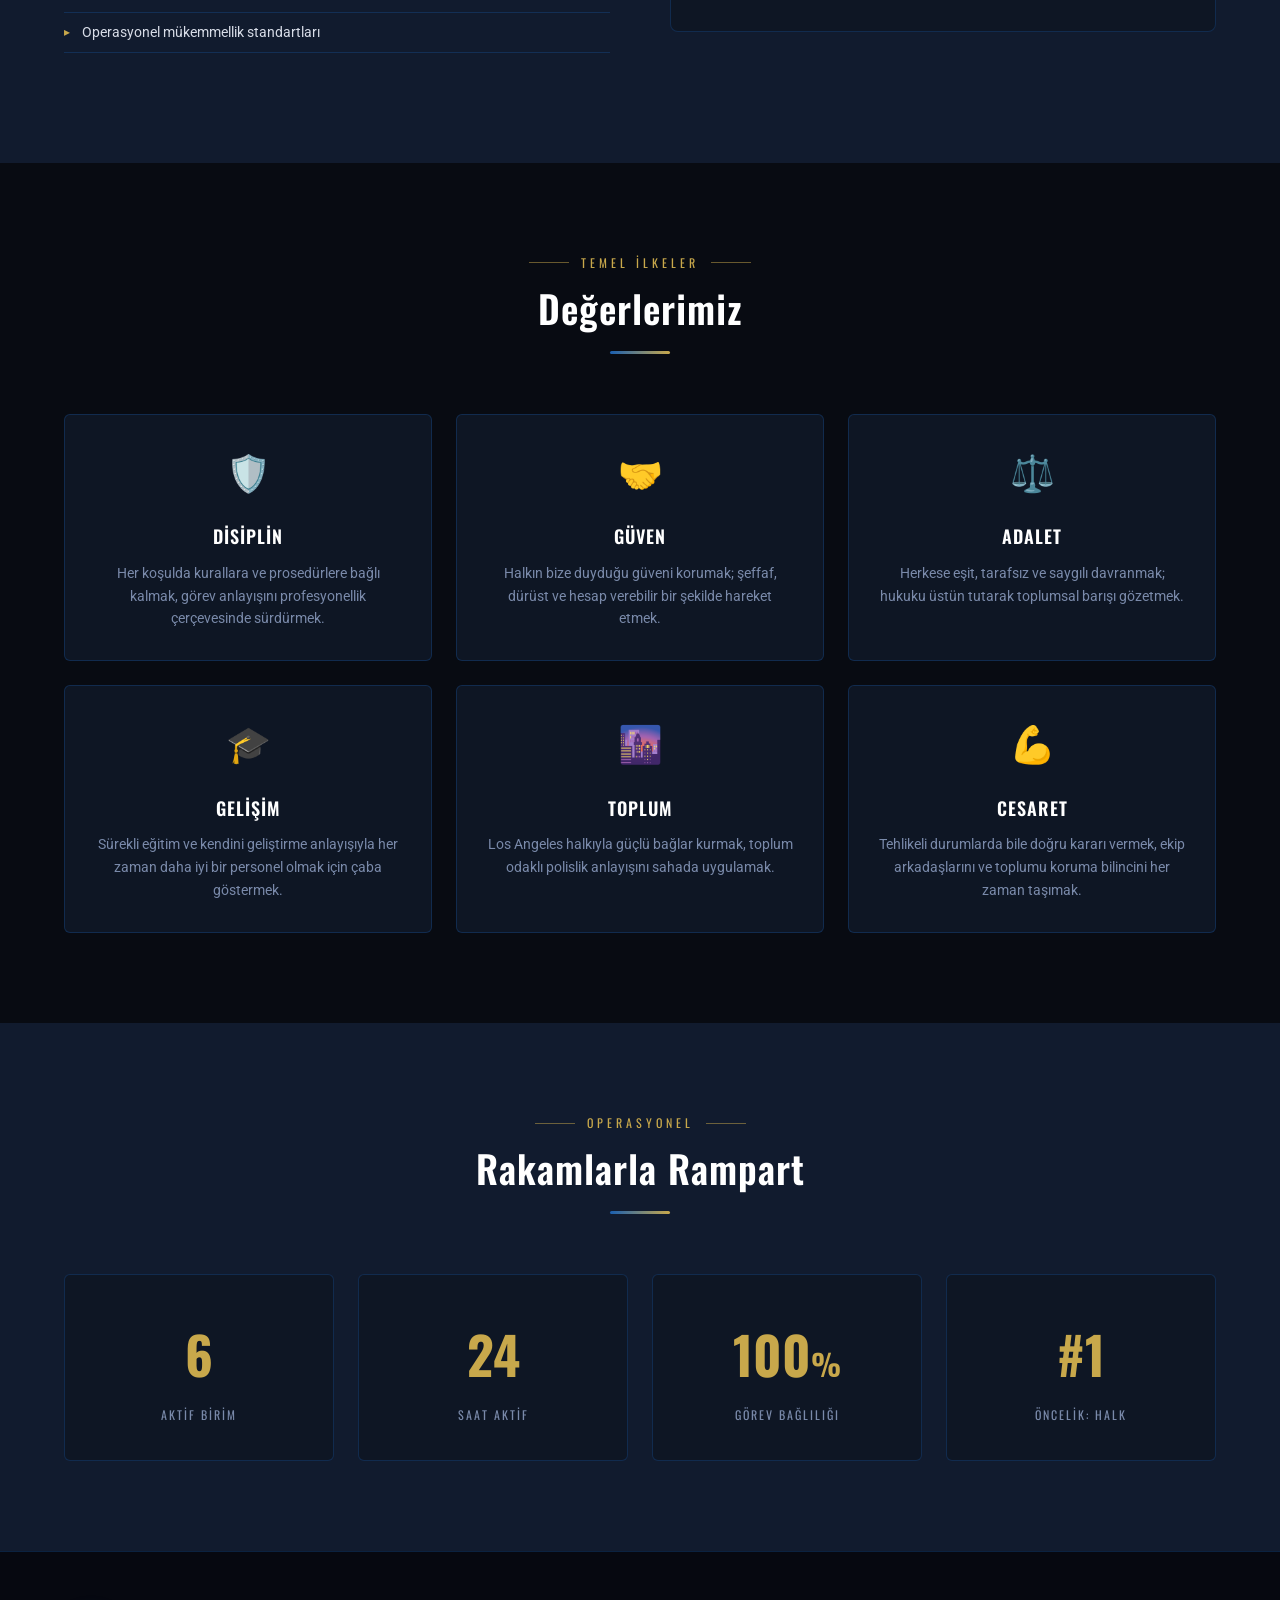
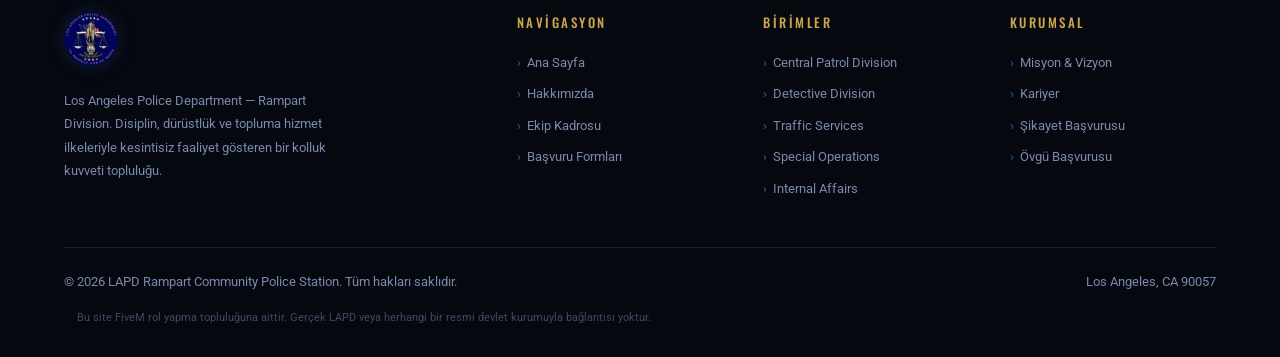
==== commit c4c326d7: "Add files via upload" ====
--- a/about.html
+++ b/about.html
@@ -6,6 +6,7 @@
   <title>Hakkımızda — LAPD Rampart Division</title>
   <link rel="stylesheet" href="style.css" />
   <link rel="icon" type="image/png" href="resimler/logo.png" />
+  <script src="theme.js"></script>
 </head>
 <body>
 
@@ -27,6 +28,7 @@
   <div class="nav-toggle" id="navToggle" aria-label="Menüyü aç">
     <span></span><span></span><span></span>
   </div>
+  <button class="theme-toggle" id="themeToggle" aria-label="Temayı değiştir">☀️</button>
 </nav>
 
 <div class="page">
--- a/style.css
+++ b/style.css
@@ -13,10 +13,40 @@
   --gold-light:   #e8c86a;
   --text:         #d8dde8;
   --text-muted:   #7a8aaa;
+  --heading:      #fff;
   --border:       rgba(26, 95, 176, 0.3);
   --border-gold:  rgba(200, 168, 75, 0.4);
   --nav-h:        72px;
 }
+
+/* ─── LIGHT THEME ─────────────────────────────── */
+html.light-theme {
+  --bg-dark:      #eef1f6;
+  --bg-card:      #ffffff;
+  --bg-navy:      #e4e9f1;
+  --text:         #232c3d;
+  --text-muted:   #5b6b85;
+  --heading:      #10141d;
+  --border:       rgba(26, 95, 176, 0.18);
+  --border-gold:  rgba(200, 168, 75, 0.45);
+}
+
+.theme-toggle {
+  width: 40px;
+  height: 40px;
+  border-radius: 50%;
+  border: 1px solid var(--border);
+  background: var(--bg-card);
+  color: var(--gold);
+  font-size: 16px;
+  cursor: pointer;
+  display: flex;
+  align-items: center;
+  justify-content: center;
+  transition: .2s;
+  margin-left: 14px;
+}
+.theme-toggle:hover { border-color: var(--gold); transform: translateY(-1px); }
 
 *, *::before, *::after { box-sizing: border-box; margin: 0; padding: 0; }
 
@@ -183,7 +213,7 @@
   font-size: 38px;
   font-weight: 600;
   letter-spacing: 1px;
-  color: #fff;
+  color: var(--heading);
   line-height: 1.15;
 }
 
@@ -470,6 +500,7 @@
   width: 100%;
   height: 100%;
   object-fit: cover;
+  object-position: center top;
 }
 
 .leader-placeholder {
@@ -493,7 +524,7 @@
   font-family: 'Oswald', sans-serif;
   font-size: 26px;
   font-weight: 600;
-  color: #fff;
+  color: var(--heading);
   margin-bottom: 14px;
 }
 
@@ -588,7 +619,7 @@
   font-family: 'Oswald', sans-serif;
   font-size: 18px;
   font-weight: 600;
-  color: #fff;
+  color: var(--heading);
   margin-bottom: 8px;
 }
 
@@ -650,7 +681,7 @@
   color: var(--text-muted);
 }
 
-.member-avatar img { width: 100%; height: 100%; object-fit: cover; }
+.member-avatar img { width: 100%; height: 100%; object-fit: cover; object-position: center top; }
 
 .member-rank {
   font-family: 'Oswald', sans-serif;
@@ -665,7 +696,7 @@
   font-family: 'Oswald', sans-serif;
   font-size: 16px;
   font-weight: 600;
-  color: #fff;
+  color: var(--heading);
   margin-bottom: 5px;
 }
 
@@ -733,7 +764,7 @@
   font-family: 'Oswald', sans-serif;
   font-size: clamp(36px, 5vw, 58px);
   font-weight: 700;
-  color: #fff;
+  color: var(--heading);
   letter-spacing: 2px;
   line-height: 1.1;
   position: relative;
@@ -809,7 +840,7 @@
   font-family: 'Oswald', sans-serif;
   font-size: clamp(26px, 3vw, 38px);
   font-weight: 600;
-  color: #fff;
+  color: var(--heading);
   line-height: 1.2;
   margin-bottom: 20px;
 }
@@ -833,7 +864,7 @@
   font-size: 14px;
   color: var(--text);
   padding: 8px 0;
-  border-bottom: 1px solid rgba(255,255,255,.05);
+  border-bottom: 1px solid var(--border);
 }
 
 .about-list li::before {
@@ -857,7 +888,7 @@
   font-family: 'Oswald', sans-serif;
   font-size: 18px;
   font-weight: 600;
-  color: #fff;
+  color: var(--heading);
   letter-spacing: 1px;
   text-transform: uppercase;
   margin-bottom: 10px;
@@ -912,7 +943,7 @@
   font-family: 'Oswald', sans-serif;
   font-size: 15px;
   font-weight: 600;
-  color: #fff;
+  color: var(--heading);
   letter-spacing: 1px;
   margin-bottom: 8px;
 }
@@ -964,7 +995,7 @@
   font-family: 'Oswald', sans-serif;
   font-size: 18px;
   font-weight: 600;
-  color: #fff;
+  color: var(--heading);
   margin-bottom: 6px;
 }
 
@@ -984,7 +1015,7 @@
 .form-panel h3 {
   font-family: 'Oswald', sans-serif;
   font-size: 22px;
-  color: #fff;
+  color: var(--heading);
   margin-bottom: 28px;
   padding-bottom: 16px;
   border-bottom: 1px solid var(--border);
@@ -1155,7 +1186,6 @@
   .leader-card { flex-direction: column; text-align: center; }
   .leader-img-wrap { margin: 0 auto; }
   .hero-stats { gap: 30px; flex-wrap: wrap; bottom: 20px; }
-  .photo-grid { grid-template-columns: repeat(2, 1fr); }
 }
 
 /* ─── PHOTO GALLERY ─────────────────────────────────── */
@@ -1163,6 +1193,9 @@
   display: grid;
   grid-template-columns: repeat(4, 1fr);
   gap: 10px;
+}
+@media (max-width: 1024px) {
+  .photo-grid { grid-template-columns: repeat(2, 1fr); }
 }
 .photo-item {
   position: relative;
@@ -1276,6 +1309,30 @@
   transition: .2s;
 }
 .lightbox-close:hover { background: rgba(255,255,255,.2); }
+.lightbox-nav {
+  position: absolute;
+  top: 50%;
+  transform: translateY(-50%);
+  width: 50px; height: 50px;
+  border-radius: 50%;
+  background: rgba(255,255,255,.1);
+  border: 1px solid rgba(255,255,255,.15);
+  color: #fff;
+  font-size: 22px;
+  cursor: pointer;
+  display: flex;
+  align-items: center;
+  justify-content: center;
+  transition: .2s;
+}
+.lightbox-nav:hover { background: rgba(255,255,255,.2); }
+.lightbox-nav.prev { left: 20px; }
+.lightbox-nav.next { right: 20px; }
+@media (max-width: 640px) {
+  .lightbox-nav { width: 42px; height: 42px; font-size: 18px; }
+  .lightbox-nav.prev { left: 8px; }
+  .lightbox-nav.next { right: 8px; }
+}
 
 /* ─── MEMBER MODAL ───────────────────────────────────── */
 .member-card { cursor: pointer; }
@@ -1325,7 +1382,7 @@
   justify-content: center;
   flex-shrink: 0;
 }
-.modal-avatar img { width: 100%; height: 100%; object-fit: cover; }
+.modal-avatar img { width: 100%; height: 100%; object-fit: cover; object-position: center top; }
 .modal-info-rank {
   font-family: 'Oswald', sans-serif;
   font-size: 11px;
@@ -1338,7 +1395,7 @@
   font-family: 'Oswald', sans-serif;
   font-size: 22px;
   font-weight: 600;
-  color: #fff;
+  color: var(--heading);
   line-height: 1.2;
 }
 .modal-info-badge { font-size: 13px; color: var(--text-muted); margin-top: 5px; }
@@ -1349,7 +1406,7 @@
   align-items: flex-start;
   gap: 12px;
   padding: 12px 0;
-  border-bottom: 1px solid rgba(255,255,255,.05);
+  border-bottom: 1px solid var(--border);
 }
 .modal-row:last-child { border-bottom: none; }
 .modal-row-label {
@@ -1376,7 +1433,7 @@
   justify-content: center;
   transition: .2s;
 }
-.modal-close-btn:hover { background: rgba(255,255,255,.16); color: #fff; }
+.modal-close-btn:hover { background: rgba(255,255,255,.16); color: var(--heading); }
 /* Staff group label */
 .staff-group-label {
   font-family: 'Oswald', sans-serif;
@@ -1393,4 +1450,4 @@
   background: linear-gradient(135deg, var(--bg-card), rgba(200,168,75,.07));
   border-color: rgba(200,168,75,.4);
 }
-@media (max-width: 1024px) { .photo-grid { grid-template-columns: repeat(2, 1fr); } }
+
